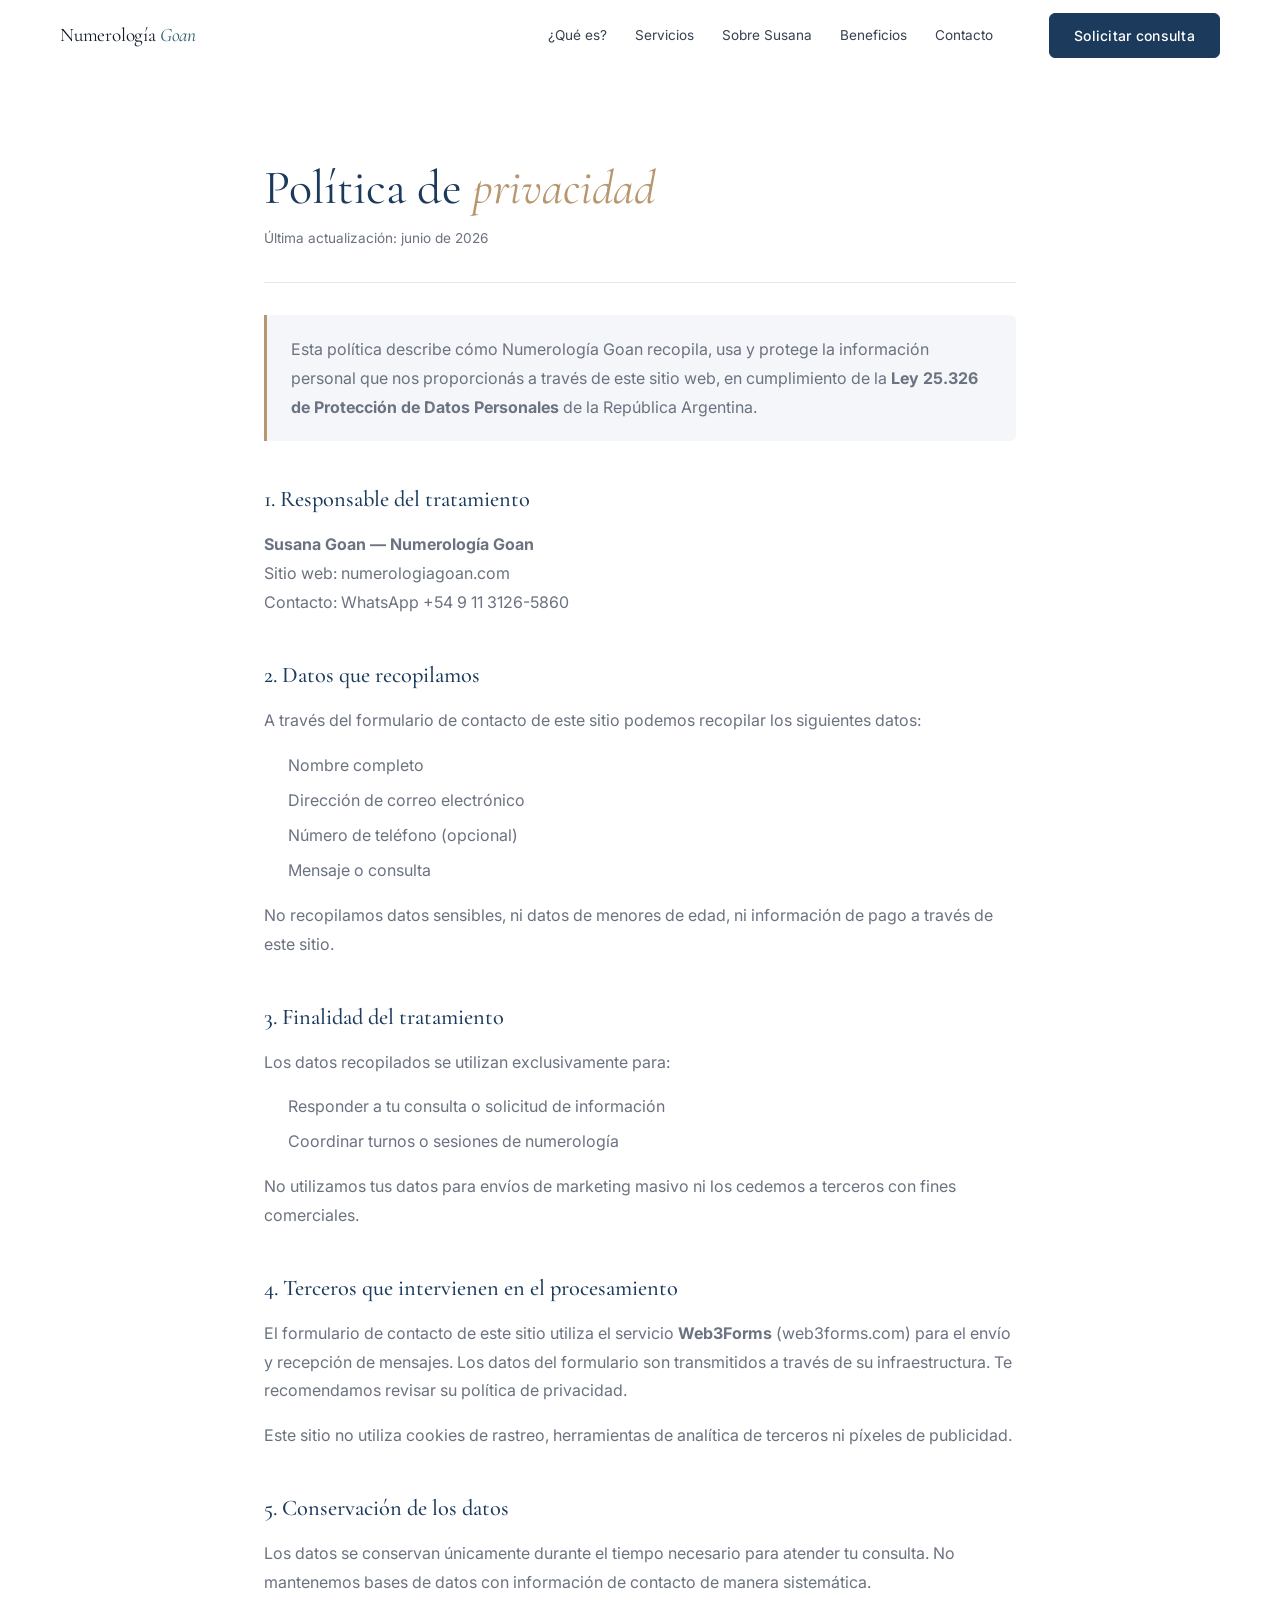
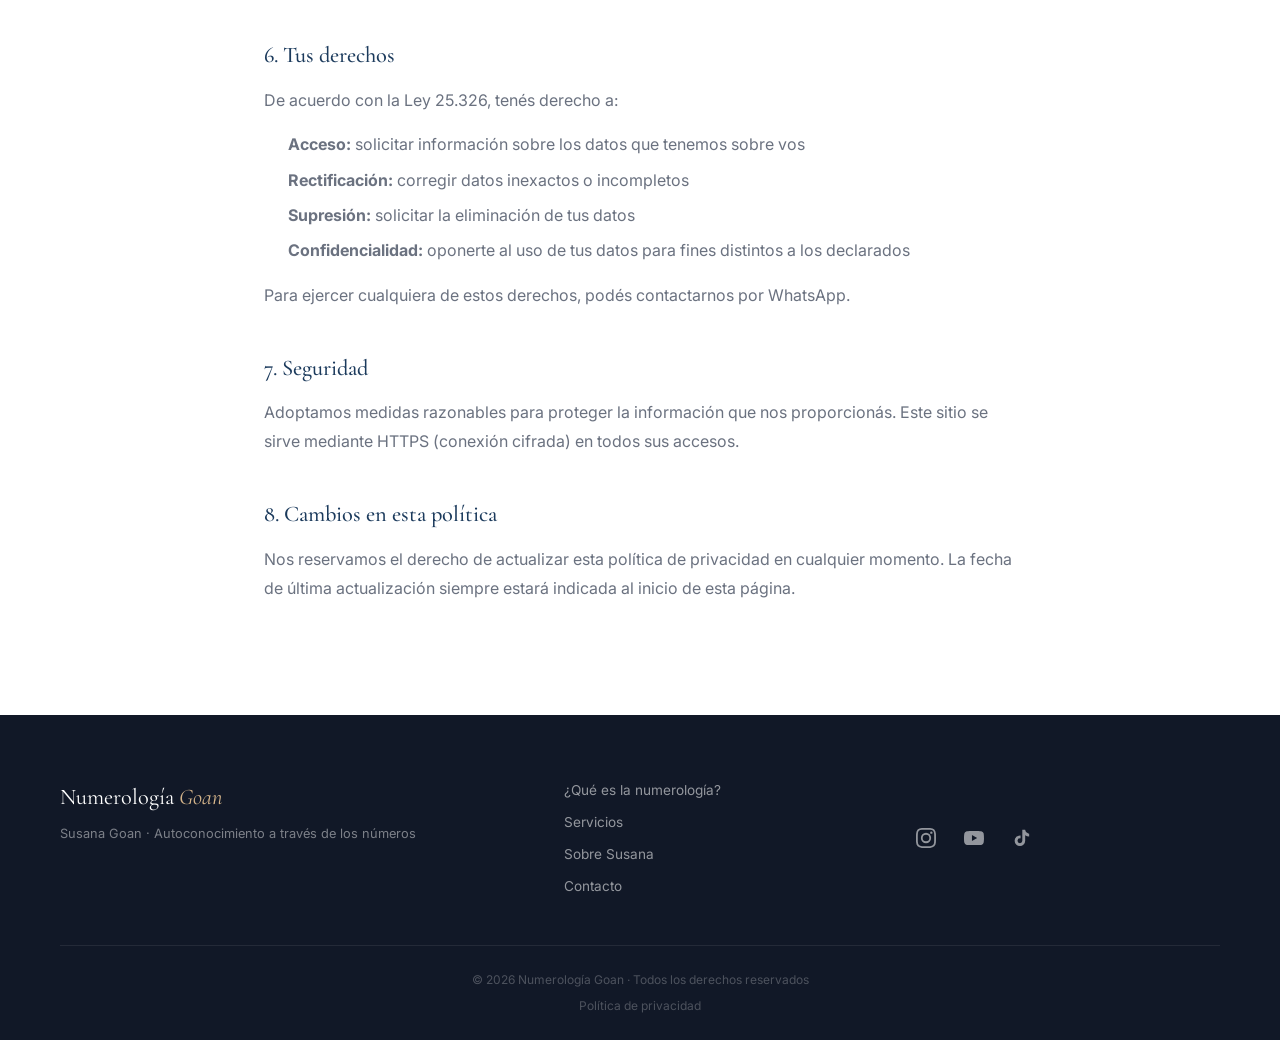
==== politica-privacidad.html @ 47a02723 "Auditoría SEO completa y sección FAQ - Título optimizado a 53 chars para evitar corte en Google - Me" ====
<!DOCTYPE html>
<html lang="es">
<head>
  <meta charset="UTF-8" />
  <meta name="viewport" content="width=device-width, initial-scale=1.0" />
  <title>Política de privacidad — Numerología Goan</title>
  <meta name="description" content="Política de privacidad de Numerología Goan. Información sobre el tratamiento de datos personales conforme a la Ley 25.326." />
  <meta name="robots" content="noindex, follow" />
  <link rel="canonical" href="https://numerologiagoan.com/politica-privacidad.html" />
  <link rel="icon" type="image/x-icon" href="favicon.ico" />
  <link rel="preconnect" href="https://fonts.googleapis.com" />
  <link rel="preconnect" href="https://fonts.gstatic.com" crossorigin />
  <link href="https://fonts.googleapis.com/css2?family=Cormorant+Garamond:ital,wght@0,400;0,500;1,400&family=Inter:wght@400;500;600&display=swap" rel="stylesheet" />
  <link rel="stylesheet" href="styles.css?v=20260608" />
  <style>
    /* Estilos exclusivos de la página legal */
    .page-wrap {
      max-width: 800px;
      margin: 0 auto;
      padding: 10rem 1.5rem 6rem;
    }
    @media (max-width: 1200px) {
      .page-wrap { padding-top: 7rem; }
    }
    @media (max-width: 768px) {
      .page-wrap { padding-top: 5rem; }
    }
    .page-label {
      font-size: 0.78rem;
      font-weight: 600;
      letter-spacing: 0.12em;
      text-transform: uppercase;
      color: var(--blue-petrol);
      margin-bottom: 1rem;
    }
    .page-title {
      font-family: var(--font-serif);
      font-size: clamp(2rem, 5vw, 3rem);
      font-weight: 400;
      line-height: 1.2;
      color: var(--blue-deep);
      margin-bottom: 0.5rem;
    }
    .page-title em { font-style: italic; color: var(--gold); }
    .page-date {
      font-size: 0.85rem;
      color: var(--text-secondary);
      margin-bottom: 3rem;
      padding-bottom: 2rem;
      border-bottom: 1px solid var(--border);
    }
    .legal-h2 {
      font-family: var(--font-serif);
      font-size: 1.4rem;
      font-weight: 500;
      color: var(--blue-deep);
      margin-top: 2.5rem;
      margin-bottom: 0.75rem;
    }
    .page-wrap p {
      color: var(--text-secondary);
      line-height: 1.8;
      margin-bottom: 1rem;
    }
    .page-wrap ul {
      padding-left: 1.5rem;
      color: var(--text-secondary);
      line-height: 1.8;
      margin-bottom: 1rem;
    }
    .page-wrap li { margin-bottom: 0.4rem; }
    .highlight-box {
      background: var(--bg-alt);
      border-left: 3px solid var(--gold);
      border-radius: 0 6px 6px 0;
      padding: 1.25rem 1.5rem;
      margin: 2rem 0;
    }
    .highlight-box p { margin: 0; }
  </style>
</head>
<body>

  <!-- ===== NAVEGACIÓN ===== -->
  <header class="nav is-scrolled" id="nav" role="banner">
    <div class="nav-inner">
      <a href="/" class="nav-brand" aria-label="Numerología Goan — inicio">
        <span class="nav-brand-name">Numerología<em> Goan</em></span>
      </a>
      <nav class="nav-links" role="navigation" aria-label="Navegación principal">
        <a href="/#que-es" class="nav-link">¿Qué es?</a>
        <a href="/#servicios" class="nav-link">Servicios</a>
        <a href="/#susana" class="nav-link">Sobre Susana</a>
        <a href="/#beneficios" class="nav-link">Beneficios</a>
        <a href="/#formulario" class="nav-link">Contacto</a>
      </nav>
      <a href="https://wa.me/5491131265860" class="nav-cta btn btn-primary" target="_blank" rel="noopener noreferrer">Solicitar consulta</a>
      <button class="nav-toggle" aria-label="Abrir menú" aria-expanded="false" aria-controls="nav-mobile">
        <span></span><span></span><span></span>
      </button>
    </div>
    <div class="nav-mobile" id="nav-mobile" aria-hidden="true">
      <a href="/#que-es" class="nav-mobile-link">¿Qué es la numerología?</a>
      <a href="/#servicios" class="nav-mobile-link">Servicios</a>
      <a href="/#susana" class="nav-mobile-link">Sobre Susana Goan</a>
      <a href="/#beneficios" class="nav-mobile-link">Beneficios</a>
      <a href="/#formulario" class="nav-mobile-link">Contacto</a>
      <a href="https://wa.me/5491131265860" class="nav-mobile-cta btn btn-primary" target="_blank" rel="noopener noreferrer">Solicitar consulta</a>
    </div>
  </header>

  <main>
    <div class="page-wrap">
      <h1 class="page-title">Política de <em>privacidad</em></h1>
      <p class="page-date">Última actualización: junio de 2026</p>

      <div class="highlight-box">
        <p>Esta política describe cómo Numerología Goan recopila, usa y protege la información personal que nos proporcionás a través de este sitio web, en cumplimiento de la <strong>Ley 25.326 de Protección de Datos Personales</strong> de la República Argentina.</p>
      </div>

      <h2 class="legal-h2">1. Responsable del tratamiento</h2>
      <p><strong>Susana Goan — Numerología Goan</strong><br>
      Sitio web: <a href="https://numerologiagoan.com">numerologiagoan.com</a><br>
      Contacto: <a href="https://wa.me/5491131265860">WhatsApp +54 9 11 3126-5860</a></p>

      <h2 class="legal-h2">2. Datos que recopilamos</h2>
      <p>A través del formulario de contacto de este sitio podemos recopilar los siguientes datos:</p>
      <ul>
        <li>Nombre completo</li>
        <li>Dirección de correo electrónico</li>
        <li>Número de teléfono (opcional)</li>
        <li>Mensaje o consulta</li>
      </ul>
      <p>No recopilamos datos sensibles, ni datos de menores de edad, ni información de pago a través de este sitio.</p>

      <h2 class="legal-h2">3. Finalidad del tratamiento</h2>
      <p>Los datos recopilados se utilizan exclusivamente para:</p>
      <ul>
        <li>Responder a tu consulta o solicitud de información</li>
        <li>Coordinar turnos o sesiones de numerología</li>
      </ul>
      <p>No utilizamos tus datos para envíos de marketing masivo ni los cedemos a terceros con fines comerciales.</p>

      <h2 class="legal-h2">4. Terceros que intervienen en el procesamiento</h2>
      <p>El formulario de contacto de este sitio utiliza el servicio <strong>Web3Forms</strong> (<a href="https://web3forms.com" target="_blank" rel="noopener noreferrer">web3forms.com</a>) para el envío y recepción de mensajes. Los datos del formulario son transmitidos a través de su infraestructura. Te recomendamos revisar su <a href="https://web3forms.com/privacy" target="_blank" rel="noopener noreferrer">política de privacidad</a>.</p>
      <p>Este sitio no utiliza cookies de rastreo, herramientas de analítica de terceros ni píxeles de publicidad.</p>

      <h2 class="legal-h2">5. Conservación de los datos</h2>
      <p>Los datos se conservan únicamente durante el tiempo necesario para atender tu consulta. No mantenemos bases de datos con información de contacto de manera sistemática.</p>

      <h2 class="legal-h2">6. Tus derechos</h2>
      <p>De acuerdo con la Ley 25.326, tenés derecho a:</p>
      <ul>
        <li><strong>Acceso:</strong> solicitar información sobre los datos que tenemos sobre vos</li>
        <li><strong>Rectificación:</strong> corregir datos inexactos o incompletos</li>
        <li><strong>Supresión:</strong> solicitar la eliminación de tus datos</li>
        <li><strong>Confidencialidad:</strong> oponerte al uso de tus datos para fines distintos a los declarados</li>
      </ul>
      <p>Para ejercer cualquiera de estos derechos, podés contactarnos por <a href="https://wa.me/5491131265860">WhatsApp</a>.</p>

      <h2 class="legal-h2">7. Seguridad</h2>
      <p>Adoptamos medidas razonables para proteger la información que nos proporcionás. Este sitio se sirve mediante HTTPS (conexión cifrada) en todos sus accesos.</p>

      <h2 class="legal-h2">8. Cambios en esta política</h2>
      <p>Nos reservamos el derecho de actualizar esta política de privacidad en cualquier momento. La fecha de última actualización siempre estará indicada al inicio de esta página.</p>
    </div>
  </main>

  <!-- ===== FOOTER ===== -->
  <footer class="footer" role="contentinfo">
    <div class="container footer-inner">
      <div class="footer-brand">
        <p class="footer-name">Numerología<em> Goan</em></p>
        <p class="footer-tagline">Susana Goan · Autoconocimiento a través de los números</p>
      </div>
      <nav class="footer-nav" aria-label="Navegación del pie de página">
        <a href="/#que-es" class="footer-link">¿Qué es la numerología?</a>
        <a href="/#servicios" class="footer-link">Servicios</a>
        <a href="/#susana" class="footer-link">Sobre Susana</a>
        <a href="/#formulario" class="footer-link">Contacto</a>
      </nav>
      <div class="footer-social">
        <a href="https://www.instagram.com/numerologiasusanagoan" class="footer-social-link" target="_blank" rel="noopener noreferrer" aria-label="Instagram de Numerología Susana Goan">
          <svg width="20" height="20" viewBox="0 0 24 24" fill="currentColor" aria-hidden="true"><path d="M12 2.163c3.204 0 3.584.012 4.85.07 3.252.148 4.771 1.691 4.919 4.919.058 1.265.069 1.645.069 4.849 0 3.205-.012 3.584-.069 4.849-.149 3.225-1.664 4.771-4.919 4.919-1.266.058-1.644.07-4.85.07-3.204 0-3.584-.012-4.849-.07-3.26-.149-4.771-1.699-4.919-4.92-.058-1.265-.07-1.644-.07-4.849 0-3.204.013-3.583.07-4.849.149-3.227 1.664-4.771 4.919-4.919 1.266-.057 1.645-.069 4.849-.069zM12 0C8.741 0 8.333.014 7.053.072 2.695.272.273 2.69.073 7.052.014 8.333 0 8.741 0 12c0 3.259.014 3.668.072 4.948.2 4.358 2.618 6.78 6.98 6.98C8.333 23.986 8.741 24 12 24c3.259 0 3.668-.014 4.948-.072 4.354-.2 6.782-2.618 6.979-6.98.059-1.28.073-1.689.073-4.948 0-3.259-.014-3.667-.072-4.947-.196-4.354-2.617-6.78-6.979-6.98C15.668.014 15.259 0 12 0zm0 5.838a6.162 6.162 0 100 12.324 6.162 6.162 0 000-12.324zM12 16a4 4 0 110-8 4 4 0 010 8zm6.406-11.845a1.44 1.44 0 100 2.881 1.44 1.44 0 000-2.881z"/></svg>
        </a>
        <a href="https://www.youtube.com/@numerologiagoan" class="footer-social-link" target="_blank" rel="noopener noreferrer" aria-label="YouTube de Numerología Goan">
          <svg width="20" height="20" viewBox="0 0 24 24" fill="currentColor" aria-hidden="true"><path d="M23.498 6.186a3.016 3.016 0 00-2.122-2.136C19.505 3.545 12 3.545 12 3.545s-7.505 0-9.377.505A3.017 3.017 0 00.502 6.186C0 8.07 0 12 0 12s0 3.93.502 5.814a3.016 3.016 0 002.122 2.136c1.871.505 9.376.505 9.376.505s7.505 0 9.377-.505a3.015 3.015 0 002.122-2.136C24 15.93 24 12 24 12s0-3.93-.502-5.814zM9.545 15.568V8.432L15.818 12l-6.273 3.568z"/></svg>
        </a>
        <a href="https://www.tiktok.com/@numerologiagoan" class="footer-social-link" target="_blank" rel="noopener noreferrer" aria-label="TikTok de Numerología Goan">
          <svg width="20" height="20" viewBox="0 0 24 24" fill="currentColor" aria-hidden="true"><path d="M19.59 6.69a4.83 4.83 0 01-3.77-4.25V2h-3.45v13.67a2.89 2.89 0 01-2.88 2.5 2.89 2.89 0 01-2.89-2.89 2.89 2.89 0 012.89-2.89c.28 0 .54.04.79.1V9.01a6.33 6.33 0 00-.79-.05 6.34 6.34 0 00-6.34 6.34 6.34 6.34 0 006.34 6.34 6.34 6.34 0 006.33-6.34V8.69a8.18 8.18 0 004.78 1.52V6.76a4.85 4.85 0 01-1.01-.07z"/></svg>
        </a>
      </div>
    </div>
    <div class="footer-bottom">
      <div class="container">
        <p class="footer-copy">© 2026 Numerología Goan · Todos los derechos reservados</p>
        <a href="/politica-privacidad.html" class="footer-legal-link">Política de privacidad</a>
      </div>
    </div>
  </footer>

  <script defer src="main.js?v=20260608"></script>
</body>
</html>
---- styles.css ----
/* ============================================================
   Numerología Goan — styles.css
   Archetype: Professional Light (consulting / coaching)
   Palette: White · Light gray · Deep blue · Petrol · Gold
   ============================================================ */

/* ── Custom Properties ─────────────────────────────────────── */
:root {
  --bg:           #ffffff;
  --bg-alt:       #f4f6f9;
  --bg-dark:      #1B3A5C;
  --blue-deep:    #1B3A5C;
  --blue-petrol:  #2C5F6C;
  --blue-mid:     #2a4f72;
  --gray-900:     #111827;
  --gray-700:     #374151;
  --gray-500:     #6B7280;
  --gray-400:     #9CA3AF;
  --gray-300:     #D1D5DB;
  --gold:         #B8966E;
  --gold-light:   #d4b48a;
  --gold-pale:    #f0e4d0;
  --white:        #ffffff;
  --line:         rgba(17, 24, 39, 0.1);
  --line-light:   rgba(255, 255, 255, 0.15);

  --radius-sm:    6px;
  --radius:       12px;
  --radius-lg:    20px;

  --shadow-sm:    0 1px 3px rgba(0,0,0,0.08), 0 1px 2px rgba(0,0,0,0.04);
  --shadow:       0 4px 16px rgba(0,0,0,0.08), 0 2px 6px rgba(0,0,0,0.04);
  --shadow-lg:    0 12px 40px rgba(0,0,0,0.1), 0 4px 16px rgba(0,0,0,0.06);
  --shadow-blue:  0 8px 32px rgba(27, 58, 92, 0.2);

  --nav-h:        72px;
  --container:    1160px;
  --section-py:   96px;

  --ease-out:     cubic-bezier(0.16, 1, 0.3, 1);
  --ease-in-out:  cubic-bezier(0.45, 0, 0.55, 1);

  --font-serif:        "Cormorant Garamond", Georgia, serif;
  --font-body:         "Inter", -apple-system, BlinkMacSystemFont, system-ui, sans-serif;
  --border:            rgba(17, 24, 39, 0.1);
  --text-secondary:    #6B7280;
}

/* ── Reset & Base ───────────────────────────────────────────── */
*, *::before, *::after { box-sizing: border-box; margin: 0; padding: 0; }

html {
  overflow-x: clip;
  -webkit-text-size-adjust: 100%;
  font-size: 16px;
}
@media (prefers-reduced-motion: no-preference) {
  html { scroll-behavior: smooth; }
}

body {
  font-family: "Inter", -apple-system, BlinkMacSystemFont, "Segoe UI", system-ui, sans-serif;
  font-weight: 400;
  line-height: 1.65;
  color: var(--gray-700);
  background: var(--bg);
  overflow-x: clip;
  -webkit-font-smoothing: antialiased;
  -moz-osx-font-smoothing: grayscale;
  text-rendering: optimizeLegibility;
}

img, svg { display: block; max-width: 100%; height: auto; }
a { color: inherit; text-decoration: none; }
button { cursor: pointer; border: none; background: none; font: inherit; }
ul { list-style: none; }

/* ── Typography helpers ─────────────────────────────────────── */
.section-label {
  font-size: 0.7rem;
  font-weight: 600;
  letter-spacing: 0.15em;
  text-transform: uppercase;
  color: var(--gold);
  margin-bottom: 1rem;
}
.section-label.light { color: var(--gold-light); }

.section-title {
  font-family: "Cormorant Garamond", Georgia, serif;
  font-size: clamp(2rem, 4.5vw, 3.2rem);
  font-weight: 400;
  line-height: 1.15;
  color: var(--gray-900);
  text-wrap: balance;
}
.section-title em {
  font-style: italic;
  color: var(--blue-petrol);
}
.section-title.centered { text-align: center; margin-inline: auto; }

.section-sub {
  font-size: 1.05rem;
  color: var(--gray-500);
  max-width: 56ch;
  line-height: 1.7;
}
.section-sub.centered { text-align: center; margin-inline: auto; }


/* ── Container ──────────────────────────────────────────────── */
.container {
  width: min(var(--container), 100% - 3rem);
  margin-inline: auto;
}

/* ── Buttons ────────────────────────────────────────────────── */
.btn {
  display: inline-flex;
  align-items: center;
  gap: 0.5rem;
  padding: 0.65rem 1.5rem;
  font-size: 0.875rem;
  font-weight: 500;
  letter-spacing: 0.02em;
  border-radius: var(--radius-sm);
  border: 1.5px solid transparent;
  transition: all 0.25s var(--ease-out);
  white-space: nowrap;
}
.btn-lg {
  padding: 0.85rem 2rem;
  font-size: 0.95rem;
}
.btn-primary {
  background: var(--blue-deep);
  color: var(--white);
  border-color: var(--blue-deep);
}
@media (hover: hover) {
  .btn-primary:hover {
    background: var(--blue-mid);
    border-color: var(--blue-mid);
    transform: translateY(-1px);
    box-shadow: var(--shadow-blue);
  }
}
.btn-ghost {
  background: transparent;
  color: var(--blue-deep);
  border-color: var(--line);
}
@media (hover: hover) {
  .btn-ghost:hover {
    border-color: var(--blue-deep);
    background: rgba(27, 58, 92, 0.04);
  }
}
.btn-outline {
  background: transparent;
  color: var(--blue-deep);
  border-color: var(--blue-deep);
}
@media (hover: hover) {
  .btn-outline:hover {
    background: var(--blue-deep);
    color: var(--white);
  }
}
.btn-white {
  background: var(--white);
  color: var(--blue-deep);
  border-color: var(--white);
}
@media (hover: hover) {
  .btn-white:hover {
    background: var(--gold-pale);
    transform: translateY(-1px);
    box-shadow: 0 8px 24px rgba(0,0,0,0.15);
  }
}

/* ── Section alternates ─────────────────────────────────────── */
.section-alt { background: var(--bg-alt); }

.section-header {
  display: flex;
  flex-direction: column;
  align-items: center;
  gap: 1.25rem;
  text-align: center;
  margin-bottom: 4rem;
}

/* ── Reveal animations ──────────────────────────────────────── */
.reveal {
  opacity: 0;
  transform: translateY(28px);
  transition: opacity 0.7s var(--ease-out), transform 0.7s var(--ease-out);
}
.reveal.is-visible {
  opacity: 1;
  transform: translateY(0);
}
/* Safety net — override for split-text combos */
.reveal[data-split] {
  opacity: 1;
  transform: none;
}

/* ── NAVIGATION ─────────────────────────────────────────────── */
.nav {
  position: fixed;
  top: 0;
  left: 0;
  right: 0;
  z-index: 100;
  height: var(--nav-h);
  transition: background 0.35s var(--ease-out),
              box-shadow 0.35s var(--ease-out),
              border-color 0.35s var(--ease-out);
  border-bottom: 1px solid transparent;
}
.nav.is-scrolled {
  background: rgba(255, 255, 255, 0.96);
  backdrop-filter: blur(20px);
  -webkit-backdrop-filter: blur(20px);
  border-bottom-color: var(--line);
  box-shadow: var(--shadow-sm);
}
.nav-inner {
  display: flex;
  align-items: center;
  gap: 2rem;
  height: 100%;
  width: min(var(--container), 100% - 3rem);
  margin-inline: auto;
}

.nav-brand {
  flex-shrink: 0;
}
.nav-brand-name {
  font-family: "Cormorant Garamond", Georgia, serif;
  font-size: 1.2rem;
  font-weight: 400;
  color: var(--gray-900);
  letter-spacing: -0.01em;
}
.nav-brand-name em {
  font-style: italic;
  color: var(--blue-petrol);
}

.nav-links {
  display: flex;
  align-items: center;
  gap: 0.25rem;
  margin-left: auto;
}
.nav-link {
  font-size: 0.85rem;
  font-weight: 400;
  color: var(--gray-700);
  padding: 0.4rem 0.75rem;
  border-radius: var(--radius-sm);
  transition: color 0.2s, background 0.2s;
}
@media (hover: hover) {
  .nav-link:hover {
    color: var(--blue-deep);
    background: rgba(27, 58, 92, 0.06);
  }
}
.nav-cta { margin-left: 0.75rem; }

.nav-link.is-active {
  color: var(--blue-deep);
  font-weight: 500;
  position: relative;
}
.nav-link.is-active::after {
  content: "";
  position: absolute;
  bottom: -2px;
  left: 0.75rem;
  right: 0.75rem;
  height: 1.5px;
  background: var(--gold);
  border-radius: 1px;
}

.nav-toggle {
  display: none;
  flex-direction: column;
  gap: 5px;
  padding: 0.5rem;
  margin-left: auto;
}
.nav-toggle span {
  display: block;
  width: 22px;
  height: 1.5px;
  background: var(--gray-700);
  transition: transform 0.3s var(--ease-out), opacity 0.3s;
}
.nav-toggle.is-open span:nth-child(1) { transform: translateY(6.5px) rotate(45deg); }
.nav-toggle.is-open span:nth-child(2) { opacity: 0; transform: scaleX(0); }
.nav-toggle.is-open span:nth-child(3) { transform: translateY(-6.5px) rotate(-45deg); }

.nav-mobile {
  display: none;
  flex-direction: column;
  gap: 0;
  background: var(--white);
  border-top: 1px solid var(--line);
  padding: 0 1.5rem;
  box-shadow: var(--shadow-lg);
  max-height: 0;
  overflow: hidden;
  transition: max-height 0.4s var(--ease-out), padding-block 0.4s var(--ease-out);
}
.nav-mobile.is-open {
  max-height: 400px;
  padding-block: 1rem 1.5rem;
}
.nav-mobile-link {
  font-size: 1rem;
  color: var(--gray-700);
  padding: 0.75rem 0;
  border-bottom: 1px solid var(--line);
  display: block;
}
.nav-mobile-cta {
  margin-top: 1rem;
  display: inline-flex;
  align-self: flex-start;
}

/* ── HERO ───────────────────────────────────────────────────── */
.hero {
  position: relative;
  min-height: 100vh;
  min-height: 100svh;
  display: flex;
  align-items: center;
  padding-top: var(--nav-h);
  overflow: hidden;
  background: var(--bg);
}

.hero-bg {
  position: absolute;
  inset: 0;
  pointer-events: none;
  z-index: 0;
}

.hero-grid {
  position: absolute;
  inset: 0;
  background-image:
    linear-gradient(var(--line) 1px, transparent 1px),
    linear-gradient(90deg, var(--line) 1px, transparent 1px);
  background-size: 60px 60px;
  opacity: 0.35;
  mask-image: radial-gradient(ellipse 80% 80% at 50% 40%, black 30%, transparent 80%);
  -webkit-mask-image: radial-gradient(ellipse 80% 80% at 50% 40%, black 30%, transparent 80%);
}

.hero-numbers .hn {
  position: absolute;
  left: var(--x);
  top: var(--y);
  font-family: "Cormorant Garamond", Georgia, serif;
  font-size: var(--s);
  font-weight: 300;
  opacity: var(--o);
  color: var(--blue-deep);
  line-height: 1;
  pointer-events: none;
  user-select: none;
}

.hero-glow {
  position: absolute;
  border-radius: 50%;
  filter: blur(80px);
  pointer-events: none;
}
.hero-glow-1 {
  width: 500px;
  height: 500px;
  background: radial-gradient(circle, rgba(44, 95, 108, 0.12) 0%, transparent 70%);
  top: -10%;
  right: 5%;
  animation: glowDrift1 18s ease-in-out infinite;
}
.hero-glow-2 {
  width: 400px;
  height: 400px;
  background: radial-gradient(circle, rgba(184, 150, 110, 0.08) 0%, transparent 70%);
  bottom: 10%;
  left: 10%;
  animation: glowDrift2 22s ease-in-out infinite;
}
@keyframes glowDrift1 {
  0%, 100% { transform: translate(0, 0); }
  50%       { transform: translate(-30px, 20px); }
}
@keyframes glowDrift2 {
  0%, 100% { transform: translate(0, 0); }
  50%       { transform: translate(20px, -25px); }
}

.hero-content {
  position: relative;
  z-index: 1;
  display: grid;
  grid-template-columns: 1fr 1fr;
  gap: 4rem;
  align-items: center;
  padding-block: 5rem;
}

.hero-text { max-width: 580px; }

.hero-eyebrow {
  font-size: 0.7rem;
  font-weight: 600;
  letter-spacing: 0.16em;
  text-transform: uppercase;
  color: var(--gold);
  margin-bottom: 1.25rem;
  opacity: 0;
  animation: fadeUp 0.8s 0.3s var(--ease-out) forwards;
}

.hero-title {
  font-family: "Cormorant Garamond", Georgia, serif;
  font-size: clamp(2.4rem, 5.5vw, 4.2rem);
  font-weight: 400;
  line-height: 1.1;
  color: var(--gray-900);
  margin-bottom: 1.5rem;
  text-wrap: balance;
  opacity: 0;
  animation: fadeUp 0.9s 0.5s var(--ease-out) forwards;
}
.hero-title em {
  font-style: italic;
  color: var(--blue-petrol);
}

.hero-sub {
  font-size: 1.1rem;
  line-height: 1.7;
  color: var(--gray-500);
  max-width: 46ch;
  margin-bottom: 2.25rem;
  opacity: 0;
  animation: fadeUp 0.9s 0.7s var(--ease-out) forwards;
}

.hero-actions {
  display: flex;
  flex-wrap: wrap;
  gap: 0.875rem;
  opacity: 0;
  animation: fadeUp 0.9s 0.9s var(--ease-out) forwards;
}

.hero-visual {
  display: flex;
  justify-content: center;
  align-items: center;
  opacity: 0;
  animation: fadeIn 1.2s 0.6s var(--ease-out) forwards;
}

.hero-diagram {
  width: min(340px, 100%);
  color: var(--blue-deep);
  position: relative;
}
.hero-diagram::before {
  content: "";
  position: absolute;
  inset: -20px;
  background: radial-gradient(circle at center, rgba(44, 95, 108, 0.06) 0%, transparent 70%);
  border-radius: 50%;
}
.hero-diagram svg {
  width: 100%;
  height: auto;
  animation: rotateSlow 60s linear infinite;
  transform-origin: center;
}
@keyframes rotateSlow {
  from { transform: rotate(0deg); }
  to   { transform: rotate(360deg); }
}

.hero-scroll-hint {
  position: absolute;
  bottom: 2rem;
  left: 50%;
  transform: translateX(-50%);
  z-index: 1;
}
.scroll-line {
  display: block;
  width: 1px;
  height: 48px;
  background: linear-gradient(to bottom, transparent, var(--gray-300));
  margin-inline: auto;
  animation: scrollDrop 2s 2s ease-in-out infinite;
  transform-origin: top;
}
@keyframes scrollDrop {
  0%, 100% { transform: scaleY(0); opacity: 0; transform-origin: top; }
  40%       { transform: scaleY(1); opacity: 1; }
  80%       { transform: scaleY(1); opacity: 0; transform-origin: bottom; }
}

@keyframes fadeUp {
  from { opacity: 0; transform: translateY(20px); }
  to   { opacity: 1; transform: translateY(0); }
}
@keyframes fadeIn {
  from { opacity: 0; }
  to   { opacity: 1; }
}

/* ── QUÉ ES ─────────────────────────────────────────────────── */
.section-que-es {
  padding-block: var(--section-py);
}
.que-es-grid {
  display: grid;
  grid-template-columns: 1fr 1.4fr;
  gap: 5rem;
  align-items: start;
}
.que-es-left { padding-top: 0.5rem; }
.que-es-left .section-title { max-width: 14ch; }
.que-es-body {
  font-size: 1rem;
  line-height: 1.8;
  color: var(--gray-500);
  margin-bottom: 1.25rem;
}
.que-es-body:last-of-type { margin-bottom: 2.5rem; }

.que-es-stats {
  display: flex;
  gap: 2.5rem;
  padding-top: 2rem;
  border-top: 1px solid var(--line);
}
.stat-item { display: flex; flex-direction: column; gap: 0.2rem; }
.stat-number {
  font-family: "Cormorant Garamond", Georgia, serif;
  font-size: 2.8rem;
  font-weight: 300;
  color: var(--blue-deep);
  line-height: 1;
}
.stat-number::after { content: "+"; font-size: 1.8rem; color: var(--gold); }
.stat-label {
  font-size: 0.75rem;
  color: var(--gray-500);
  font-weight: 500;
  letter-spacing: 0.04em;
}

/* ── SERVICIOS ──────────────────────────────────────────────── */
.section-servicios { padding-block: var(--section-py); }

.servicios-grid {
  display: grid;
  grid-template-columns: repeat(2, 1fr);
  gap: 1.5rem;
  align-items: stretch;
  max-width: 820px;
  margin-inline: auto;
}

.servicio-card {
  position: relative;
  background: var(--white);
  border: 1px solid var(--line);
  border-radius: var(--radius-lg);
  padding: 2.5rem 2rem;
  display: flex;
  flex-direction: column;
  gap: 1.25rem;
  transition: box-shadow 0.3s var(--ease-out), transform 0.3s var(--ease-out), border-color 0.3s;
}
@media (hover: hover) {
  .servicio-card:hover {
    box-shadow: var(--shadow-lg);
    transform: translateY(-4px);
    border-color: rgba(27, 58, 92, 0.2);
  }
}
.servicio-card-featured {
  border-color: var(--blue-petrol);
  box-shadow: var(--shadow-blue);
}
@media (hover: hover) {
  .servicio-card-featured:hover {
    border-color: var(--blue-petrol);
    box-shadow: var(--shadow-blue);
  }
}
.servicio-badge {
  position: absolute;
  top: -12px;
  left: 50%;
  transform: translateX(-50%);
  background: var(--blue-petrol);
  color: var(--white);
  font-size: 0.7rem;
  font-weight: 600;
  letter-spacing: 0.08em;
  text-transform: uppercase;
  padding: 0.3rem 1rem;
  border-radius: 100px;
  white-space: nowrap;
}
.servicio-icon {
  width: 56px;
  height: 56px;
  color: var(--blue-petrol);
  flex-shrink: 0;
  background: rgba(44, 95, 108, 0.08);
  border-radius: var(--radius);
  padding: 6px;
  box-sizing: border-box;
}
.servicio-icon svg *  { stroke-width: 1.5; opacity: 1; }
.servicio-title {
  font-family: "Cormorant Garamond", Georgia, serif;
  font-size: 1.55rem;
  font-weight: 500;
  color: var(--gray-900);
  line-height: 1.2;
}
.servicio-desc {
  font-size: 0.9rem;
  line-height: 1.7;
  color: var(--gray-500);
}
.servicio-items {
  display: flex;
  flex-direction: column;
  gap: 0.5rem;
  flex: 1;
}
.servicio-items li {
  font-size: 0.85rem;
  color: var(--gray-700);
  padding-left: 1.1rem;
  position: relative;
}
.servicio-items li::before {
  content: "";
  position: absolute;
  left: 0;
  top: 0.6em;
  width: 4px;
  height: 4px;
  border-radius: 50%;
  background: var(--gold);
}
.servicio-nota {
  font-size: 0.68rem;
  color: var(--gray-400);
  line-height: 1.4;
  margin-top: -0.25rem;
}
.servicio-nota sup { font-size: 0.58rem; }

.servicio-cta { align-self: flex-start; margin-top: auto; }

/* ── SUSANA ─────────────────────────────────────────────────── */
.section-susana { padding-block: var(--section-py); }

.susana-grid {
  display: grid;
  grid-template-columns: 1fr 1.4fr;
  gap: 5rem;
  align-items: center;
}

.susana-photo { position: relative; }
.photo-frame {
  position: relative;
  border-radius: var(--radius-lg);
  overflow: hidden;
  aspect-ratio: 3/4;
  background: var(--bg-alt);
}
.photo-frame img {
  width: 100%;
  height: 100%;
  object-fit: cover;
  object-position: top center;
}
.photo-accent {
  position: absolute;
  bottom: -12px;
  right: -12px;
  width: 80%;
  height: 80%;
  border: 1.5px solid var(--gold);
  border-radius: var(--radius-lg);
  z-index: -1;
  opacity: 0.4;
}

.susana-bio { margin-top: 1.75rem; }

.susana-bio p {
  font-size: 1rem;
  line-height: 1.8;
  color: var(--gray-500);
  margin-bottom: 1.25rem;
}
.susana-bio p:last-child { margin-bottom: 2rem; }

.susana-credentials {
  display: flex;
  flex-direction: column;
  gap: 0.75rem;
  margin-bottom: 2rem;
  padding-top: 1.5rem;
  border-top: 1px solid var(--line);
}
.credential {
  display: flex;
  align-items: flex-start;
  gap: 0.75rem;
  font-size: 0.9rem;
  color: var(--gray-700);
}
.credential-icon {
  color: var(--gold);
  flex-shrink: 0;
  margin-top: 0.2em;
  display: inline-flex;
}

/* ── BENEFICIOS ─────────────────────────────────────────────── */
.section-beneficios { padding-block: var(--section-py); }

.beneficios-grid {
  display: grid;
  grid-template-columns: repeat(5, 1fr);
  gap: 1.5rem;
}

.beneficio-item {
  display: flex;
  flex-direction: column;
  gap: 1rem;
  padding: 1.75rem 1.5rem;
  background: var(--white);
  border: 1px solid var(--line);
  border-radius: var(--radius);
  transition: box-shadow 0.3s var(--ease-out), transform 0.3s var(--ease-out);
}
@media (hover: hover) {
  .beneficio-item:hover {
    box-shadow: var(--shadow);
    transform: translateY(-3px);
  }
}
.beneficio-icon {
  width: 48px;
  height: 48px;
  color: var(--blue-petrol);
  flex-shrink: 0;
  background: rgba(44, 95, 108, 0.08);
  border-radius: var(--radius-sm);
  padding: 6px;
  box-sizing: border-box;
}
.beneficio-icon svg * { stroke-width: 1.5; opacity: 1; }
.beneficio-title {
  font-family: "Cormorant Garamond", Georgia, serif;
  font-size: 1.3rem;
  font-weight: 500;
  color: var(--gray-900);
  line-height: 1.3;
}
.beneficio-desc {
  font-size: 0.85rem;
  line-height: 1.7;
  color: var(--gray-500);
}

/* ── TESTIMONIOS ────────────────────────────────────────────── */
.section-testimonios { padding-block: var(--section-py); }

/* Slider wrapper — positions arrows relative to the slider */
.testimonios-slider-wrap {
  position: relative;
  padding-inline: 3.5rem;
}

/* Sliding window */
.testimonios-slider {
  overflow: hidden;
  border-radius: var(--radius-lg);
}

/* Track — flex row of all cards */
.testimonios-track {
  display: flex;
  transition: transform 0.5s var(--ease-out);
  will-change: transform;
}

/* Slide = flex item; handles sizing + lateral gap */
.slide {
  flex: 0 0 calc(100% / 3);
  min-width: 0;
  box-sizing: border-box;
  padding-inline: 0.625rem;
}

/* Card = visual box inside the slide */
.testimonio-card {
  height: 100%;
  position: relative;
  background: var(--white);
  border: 1px solid var(--line);
  border-radius: var(--radius-lg);
  padding: 2.5rem 2rem;
  display: flex;
  flex-direction: column;
  gap: 1.5rem;
  transition: box-shadow 0.3s var(--ease-out);
}
@media (hover: hover) {
  .testimonio-card:hover {
    box-shadow: var(--shadow);
  }
}
.testimonio-quote {
  font-family: "Cormorant Garamond", Georgia, serif;
  font-size: 4rem;
  font-weight: 300;
  color: var(--gold-pale);
  line-height: 0.8;
  position: absolute;
  top: 1.5rem;
  left: 1.75rem;
  pointer-events: none;
  user-select: none;
}
.testimonio-text {
  font-size: 0.95rem;
  line-height: 1.75;
  color: var(--gray-500);
  position: relative;
  z-index: 1;
  padding-top: 1.5rem;
}
.testimonio-author {
  display: flex;
  align-items: center;
  gap: 0.875rem;
  margin-top: auto;
  padding-top: 1.25rem;
  border-top: 1px solid var(--line);
}
.testimonio-avatar {
  width: 40px;
  height: 40px;
  border-radius: 50%;
  background: var(--blue-deep);
  color: var(--white);
  display: flex;
  align-items: center;
  justify-content: center;
  font-family: "Cormorant Garamond", Georgia, serif;
  font-size: 1rem;
  font-weight: 500;
  flex-shrink: 0;
}
.testimonio-name {
  display: block;
  font-size: 0.9rem;
  font-weight: 500;
  color: var(--gray-900);
  font-style: normal;
}
.testimonio-role {
  display: block;
  font-size: 0.75rem;
  color: var(--gray-500);
  margin-top: 0.1rem;
}

/* ── SLIDER ARROWS & DOTS ───────────────────────────────────── */
.slider-btn {
  position: absolute;
  top: 50%;
  transform: translateY(-50%);
  width: 44px;
  height: 44px;
  border-radius: 50%;
  background: var(--white);
  border: 1px solid var(--line);
  color: var(--gray-700);
  display: flex;
  align-items: center;
  justify-content: center;
  box-shadow: var(--shadow-sm);
  transition: background 0.2s, border-color 0.2s, color 0.2s, box-shadow 0.2s, transform 0.2s;
  z-index: 2;
  flex-shrink: 0;
}
.slider-btn-prev { left: 0; }
.slider-btn-next { right: 0; }
@media (hover: hover) {
  .slider-btn:hover {
    background: var(--blue-deep);
    border-color: var(--blue-deep);
    color: var(--white);
    box-shadow: var(--shadow-blue);
    transform: translateY(-50%) scale(1.06);
  }
}
.slider-btn:disabled {
  opacity: 0.3;
  pointer-events: none;
}

.slider-dots {
  display: flex;
  justify-content: center;
  gap: 0.5rem;
  margin-top: 2rem;
}
.slider-dot {
  width: 8px;
  height: 8px;
  border-radius: 50%;
  background: var(--gray-300);
  border: none;
  padding: 0;
  transition: background 0.25s, transform 0.25s, width 0.25s;
  cursor: pointer;
}
.slider-dot.is-active {
  background: var(--blue-deep);
  width: 24px;
  border-radius: 4px;
}
@media (hover: hover) {
  .slider-dot:hover { background: var(--blue-petrol); }
}

/* Responsive: 2 slides on tablet, 1 on mobile */
@media (max-width: 900px) {
  .testimonios-slider-wrap { padding-inline: 3rem; }
  .slide { flex: 0 0 50%; }
}
@media (max-width: 600px) {
  .testimonios-slider-wrap { padding-inline: 2.5rem; }
  .slide { flex: 0 0 100%; }
  .slider-btn { width: 36px; height: 36px; }
}

/* ── FORMULARIO DE CONTACTO ─────────────────────────────────── */
.section-form { padding-block: var(--section-py); }

.form-layout {
  display: grid;
  grid-template-columns: 1fr 1.6fr;
  gap: 5rem;
  align-items: start;
}

.form-info { padding-top: 0.5rem; }

.form-intro {
  font-size: 1rem;
  line-height: 1.8;
  color: var(--gray-500);
  margin-top: 1.5rem;
  margin-bottom: 2rem;
  max-width: 38ch;
}

/* Form card */
.form-wrap {
  background: var(--white);
  border: none;
  border-radius: var(--radius-lg);
  padding: 2.5rem;
  box-shadow: 0 8px 48px rgba(0, 0, 0, 0.25);
}

.contact-form {
  display: flex;
  flex-direction: column;
  gap: 1.25rem;
}

/* Fila de dos campos */
.form-row {
  display: grid;
  grid-template-columns: 1fr 1fr;
  gap: 1rem;
}

.form-group {
  display: flex;
  flex-direction: column;
  gap: 0.4rem;
}

.form-label {
  font-size: 0.82rem;
  font-weight: 500;
  color: var(--gray-700);
  letter-spacing: 0.01em;
}

.form-required { color: var(--gold); }

.form-label-opt {
  font-weight: 400;
  color: var(--gray-400);
  font-size: 0.75rem;
}

.form-input {
  width: 100%;
  padding: 0.7rem 1rem;
  font-size: 0.9rem;
  font-family: inherit;
  color: var(--gray-900);
  background: var(--white);
  border: 1px solid var(--gray-300);
  border-radius: var(--radius-sm);
  transition: border-color 0.2s, box-shadow 0.2s;
  outline: none;
  -webkit-appearance: none;
  appearance: none;
}

.form-input::placeholder { color: var(--gray-400); }

.form-input:focus {
  border-color: var(--blue-petrol);
  box-shadow: 0 0 0 3px rgba(44, 95, 108, 0.12);
}

.form-textarea {
  resize: vertical;
  min-height: 110px;
  line-height: 1.6;
}

/* Botón submit */
.form-submit {
  width: 100%;
  justify-content: center;
  padding: 0.85rem;
  gap: 0.6rem;
  margin-top: 0.25rem;
}

.form-submit-spinner {
  display: none;
  width: 16px;
  height: 16px;
  animation: spinForm 0.7s linear infinite;
  flex-shrink: 0;
}

.form-submit.is-loading .form-submit-spinner { display: block; }
.form-submit.is-loading .form-submit-label  { opacity: 0.7; }

@keyframes spinForm {
  to { transform: rotate(360deg); }
}

/* Feedback states */
.form-feedback {
  display: none;
  flex-direction: column;
  align-items: center;
  gap: 0.6rem;
  padding: 2.25rem 2rem;
  border-radius: var(--radius);
  text-align: center;
}

.form-feedback:not([hidden]) { display: flex; }

.form-success {
  background: rgba(44, 95, 108, 0.06);
  border: 1px solid rgba(44, 95, 108, 0.2);
}

.form-error {
  background: rgba(200, 60, 60, 0.05);
  border: 1px solid rgba(200, 60, 60, 0.2);
}

.form-feedback-icon {
  margin-bottom: 0.25rem;
}

.form-success .form-feedback-icon { color: var(--blue-petrol); }
.form-error  .form-feedback-icon  { color: #c83c3c; }

.form-feedback-title {
  font-family: "Cormorant Garamond", Georgia, serif;
  font-size: 1.4rem;
  font-weight: 500;
  color: var(--gray-900);
}

.form-feedback-sub {
  font-size: 0.88rem;
  color: var(--gray-500);
  line-height: 1.65;
  max-width: 38ch;
}

.form-error .form-feedback-sub a {
  color: var(--blue-petrol);
  text-decoration: underline;
}

@media (max-width: 900px) {
  .form-layout { grid-template-columns: 1fr; gap: 2.5rem; }
  .form-intro   { max-width: none; }
}

@media (max-width: 600px) {
  .form-wrap { padding: 1.75rem 1.25rem; }
  .form-row  { grid-template-columns: 1fr; }
}

/* ── CTA PRINCIPAL ──────────────────────────────────────────── */
.section-cta {
  position: relative;
  background: var(--bg-dark);
  padding-block: 7rem;
  overflow: hidden;
}
.cta-bg {
  position: absolute;
  inset: 0;
  pointer-events: none;
}
.cta-glow-1 {
  position: absolute;
  width: 600px;
  height: 600px;
  border-radius: 50%;
  background: radial-gradient(circle, rgba(44, 95, 108, 0.5) 0%, transparent 70%);
  top: -200px;
  right: -100px;
  filter: blur(60px);
}
.cta-glow-2 {
  position: absolute;
  width: 400px;
  height: 400px;
  border-radius: 50%;
  background: radial-gradient(circle, rgba(184, 150, 110, 0.2) 0%, transparent 70%);
  bottom: -100px;
  left: -50px;
  filter: blur(60px);
}
.cta-grid-overlay {
  position: absolute;
  inset: 0;
  background-image:
    linear-gradient(rgba(255,255,255,0.04) 1px, transparent 1px),
    linear-gradient(90deg, rgba(255,255,255,0.04) 1px, transparent 1px);
  background-size: 60px 60px;
}
.cta-content {
  position: relative;
  z-index: 1;
  text-align: center;
  display: flex;
  flex-direction: column;
  align-items: center;
  gap: 1.5rem;
}
.cta-title {
  font-family: "Cormorant Garamond", Georgia, serif;
  font-size: clamp(2rem, 4.5vw, 3.4rem);
  font-weight: 400;
  line-height: 1.2;
  color: var(--white);
  text-wrap: balance;
  max-width: 20ch;
}
.cta-title em {
  font-style: italic;
  color: var(--gold-light);
}
.cta-sub {
  font-size: 1.05rem;
  line-height: 1.7;
  color: rgba(255, 255, 255, 0.65);
  max-width: 50ch;
}
.cta-actions {
  display: flex;
  flex-wrap: wrap;
  gap: 1rem;
  justify-content: center;
  margin-top: 0.5rem;
}

/* ── FOOTER ─────────────────────────────────────────────────── */
.footer {
  background: var(--gray-900);
  padding-top: 4rem;
}
.footer-inner {
  display: grid;
  grid-template-columns: 1.5fr 1fr 1fr;
  gap: 3rem;
  padding-bottom: 3rem;
  border-bottom: 1px solid rgba(255,255,255,0.08);
}
.footer-brand { display: flex; flex-direction: column; gap: 0.5rem; }
.footer-name {
  font-family: "Cormorant Garamond", Georgia, serif;
  font-size: 1.4rem;
  font-weight: 400;
  color: var(--white);
}
.footer-name em {
  font-style: italic;
  color: var(--gold-light);
}
.footer-tagline {
  font-size: 0.8rem;
  color: rgba(255,255,255,0.45);
  line-height: 1.5;
}
.footer-nav { display: flex; flex-direction: column; gap: 0.6rem; }
.footer-link {
  font-size: 0.85rem;
  color: rgba(255,255,255,0.55);
  transition: color 0.2s;
}
@media (hover: hover) {
  .footer-link:hover { color: var(--white); }
}
.footer-social {
  display: flex;
  flex-direction: row;
  align-items: center;
  gap: 1.75rem;
}
.footer-social-link {
  color: rgba(255,255,255,0.55);
  display: inline-flex;
  align-items: center;
  transition: color 0.2s, transform 0.2s;
}
@media (hover: hover) {
  .footer-social-link:hover {
    color: var(--gold-light);
    transform: translateY(-2px);
  }
}
.footer-bottom { padding-block: 1.5rem; }
.footer-copy {
  font-size: 0.75rem;
  color: rgba(255,255,255,0.25);
  text-align: center;
}
.footer-legal-link {
  display: block;
  margin-top: 0.4rem;
  font-size: 0.75rem;
  color: rgba(255,255,255,0.25);
  text-align: center;
  text-decoration: none;
}
.footer-legal-link:hover { color: rgba(255,255,255,0.6); }

/* ── RESPONSIVE ─────────────────────────────────────────────── */
@media (max-width: 1024px) {
  :root { --section-py: 72px; }

  .beneficios-grid {
    grid-template-columns: repeat(3, 1fr);
  }
}

@media (max-width: 900px) {
  :root { --section-py: 56px; }

  .nav-links, .nav-cta { display: none; }
  .nav-toggle { display: flex; }
  .nav-mobile { display: flex; }
  .nav { height: auto; min-height: var(--nav-h); }

  .hero-content {
    grid-template-columns: 1fr;
    gap: 2.5rem;
    text-align: center;
    padding-block: 4rem;
  }
  .hero-text { max-width: 100%; }
  .hero-sub, .hero-actions { margin-inline: auto; }
  .hero-actions { justify-content: center; }
  .hero-visual { order: -1; }
  .hero-diagram { width: min(260px, 70vw); }
  .hero-scroll-hint { display: none; }

  .que-es-grid { grid-template-columns: 1fr; gap: 2.5rem; }
  .que-es-stats { flex-wrap: wrap; gap: 1.5rem; }

  .servicios-grid { grid-template-columns: 1fr; max-width: 440px; }

  .susana-grid { grid-template-columns: 1fr; gap: 3rem; }
  .susana-photo { max-width: 340px; margin-inline: auto; }
  .photo-accent { display: none; }

  .beneficios-grid { grid-template-columns: repeat(2, 1fr); }


  .footer-inner { grid-template-columns: 1fr 1fr; }
  .footer-brand { grid-column: 1 / -1; }
  .footer-social { flex-direction: row; }
}

@media (max-width: 600px) {
  :root {
    --section-py: 48px;
    --nav-h: 60px;
  }

  .hero-content { padding-block: 3rem; }
  .hero-diagram { width: min(220px, 60vw); }
  .que-es-stats { flex-direction: column; gap: 1.25rem; }
  .beneficios-grid { grid-template-columns: 1fr; }
  .footer-inner { grid-template-columns: 1fr; }
  .cta-actions { flex-direction: column; align-items: center; width: 100%; }
  .cta-actions .btn { width: 100%; justify-content: center; }

  .section-cta { padding-block: 5rem; }
}

/* ── Accessibility ──────────────────────────────────────────── */
@media (prefers-reduced-motion: reduce) {
  .hero-glow-1, .hero-glow-2 { animation: none; }
  .hero-diagram svg { animation: none; }
  .scroll-line { animation: none; }
  .reveal { transition: none; }
}

:focus-visible {
  outline: 2px solid var(--blue-petrol);
  outline-offset: 3px;
  border-radius: 2px;
}

/* ── FAQ ──────────────────────────────────────────────────── */
.section-faq { padding-block: var(--section-py); }

.faq-layout {
  display: grid;
  grid-template-columns: 1fr 1.8fr;
  gap: 4rem;
  align-items: center;
}

.faq-header { /* sin sticky — pocas preguntas, no hace falta */ }

.faq-list {
  display: flex;
  flex-direction: column;
  gap: 0;
}

@media (max-width: 768px) {
  .faq-layout {
    grid-template-columns: 1fr;
    gap: 2rem;
  }
}

.faq-item {
  border-bottom: 1px solid var(--border);
}
.faq-item:first-child { border-top: 1px solid var(--border); }

.faq-question {
  list-style: none;
  display: flex;
  justify-content: space-between;
  align-items: center;
  gap: 1rem;
  padding: 1.25rem 0;
  font-family: var(--font-body);
  font-size: 1rem;
  font-weight: 500;
  color: var(--blue-deep);
  cursor: pointer;
  user-select: none;
}
.faq-question::-webkit-details-marker { display: none; }

.faq-question::after {
  content: "";
  flex-shrink: 0;
  width: 20px;
  height: 20px;
  background-image: url("data:image/svg+xml,%3Csvg xmlns='http://www.w3.org/2000/svg' viewBox='0 0 20 20' fill='none' stroke='%232B4570' stroke-width='1.8' stroke-linecap='round' stroke-linejoin='round'%3E%3Cpath d='M5 7.5l5 5 5-5'/%3E%3C/svg%3E");
  background-repeat: no-repeat;
  background-size: contain;
  transition: transform 0.3s ease;
}

.faq-item[open] > .faq-question::after {
  transform: rotate(180deg);
}

.faq-answer {
  overflow: hidden;
}
.faq-answer p {
  padding-bottom: 1.25rem;
  font-size: 0.95rem;
  line-height: 1.75;
  color: var(--text-secondary);
}

@media (hover: hover) {
  .faq-question:hover { color: var(--blue-petrol); }
}
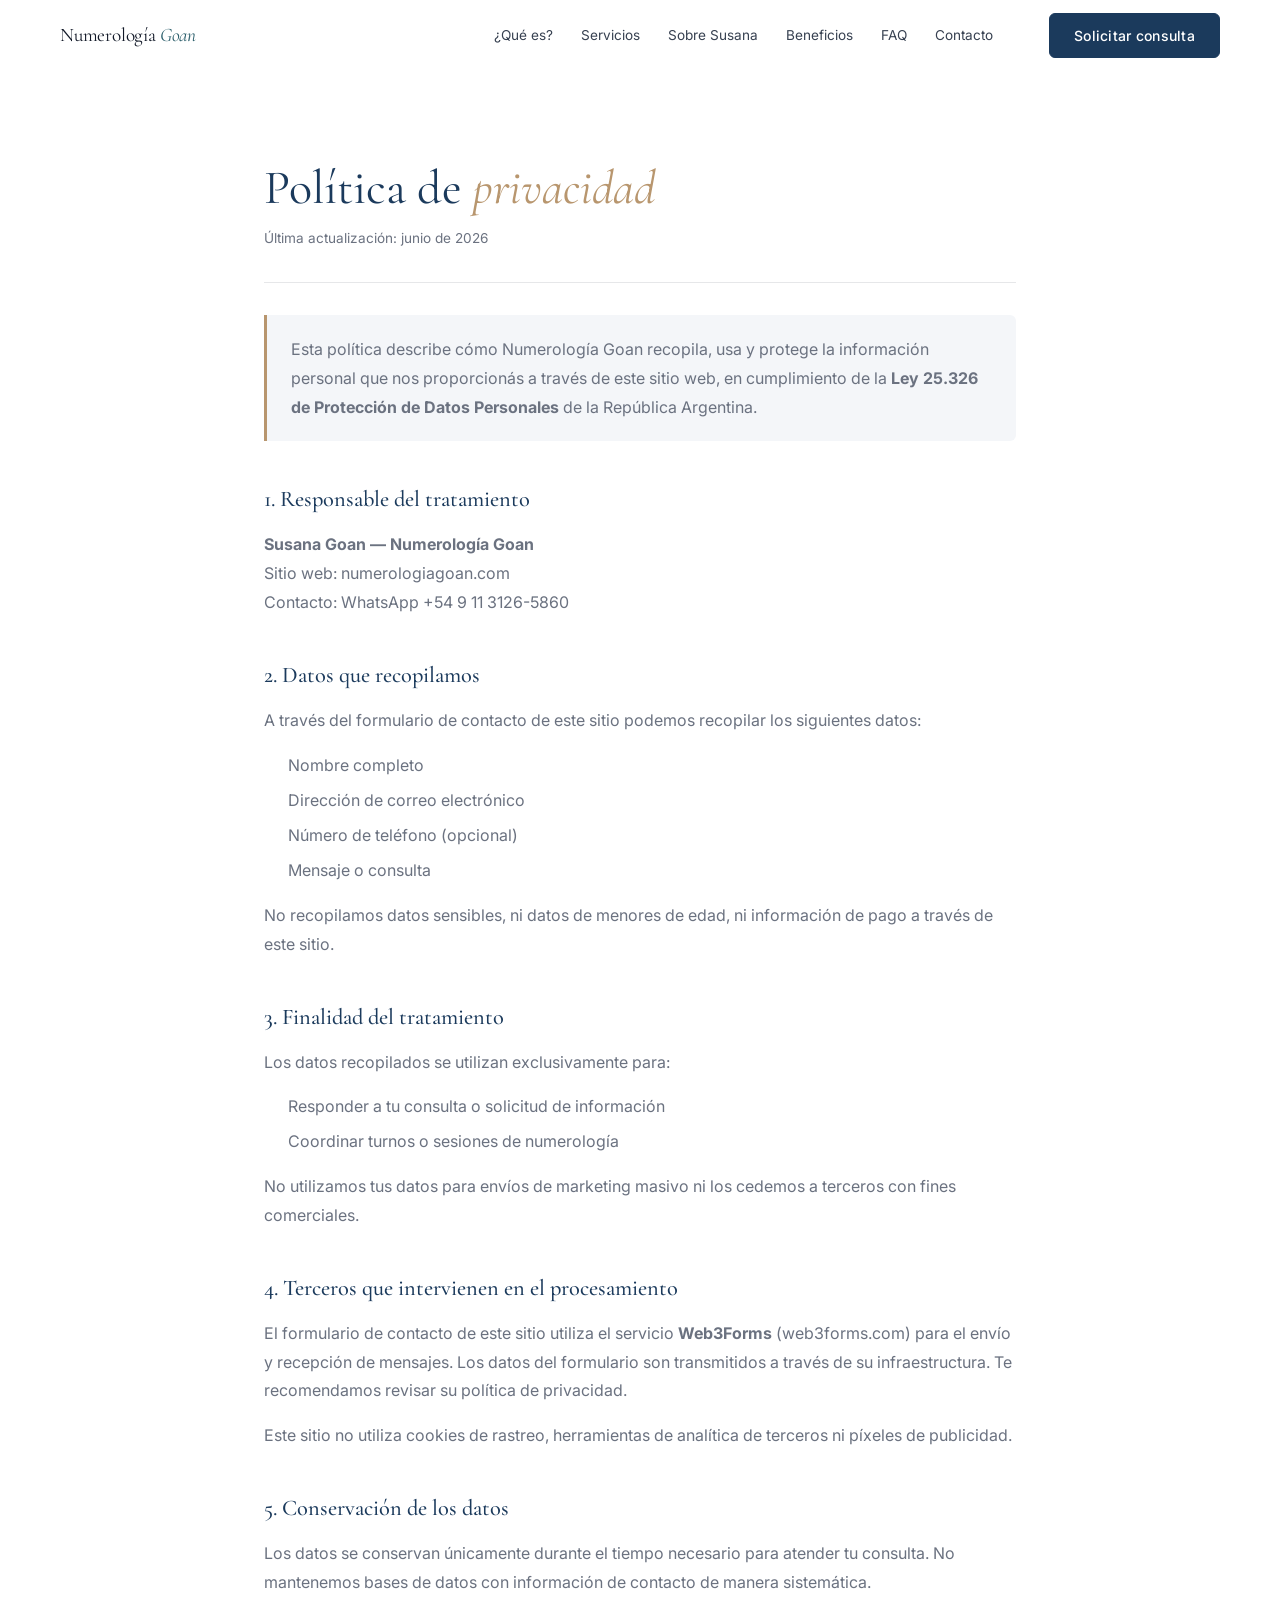
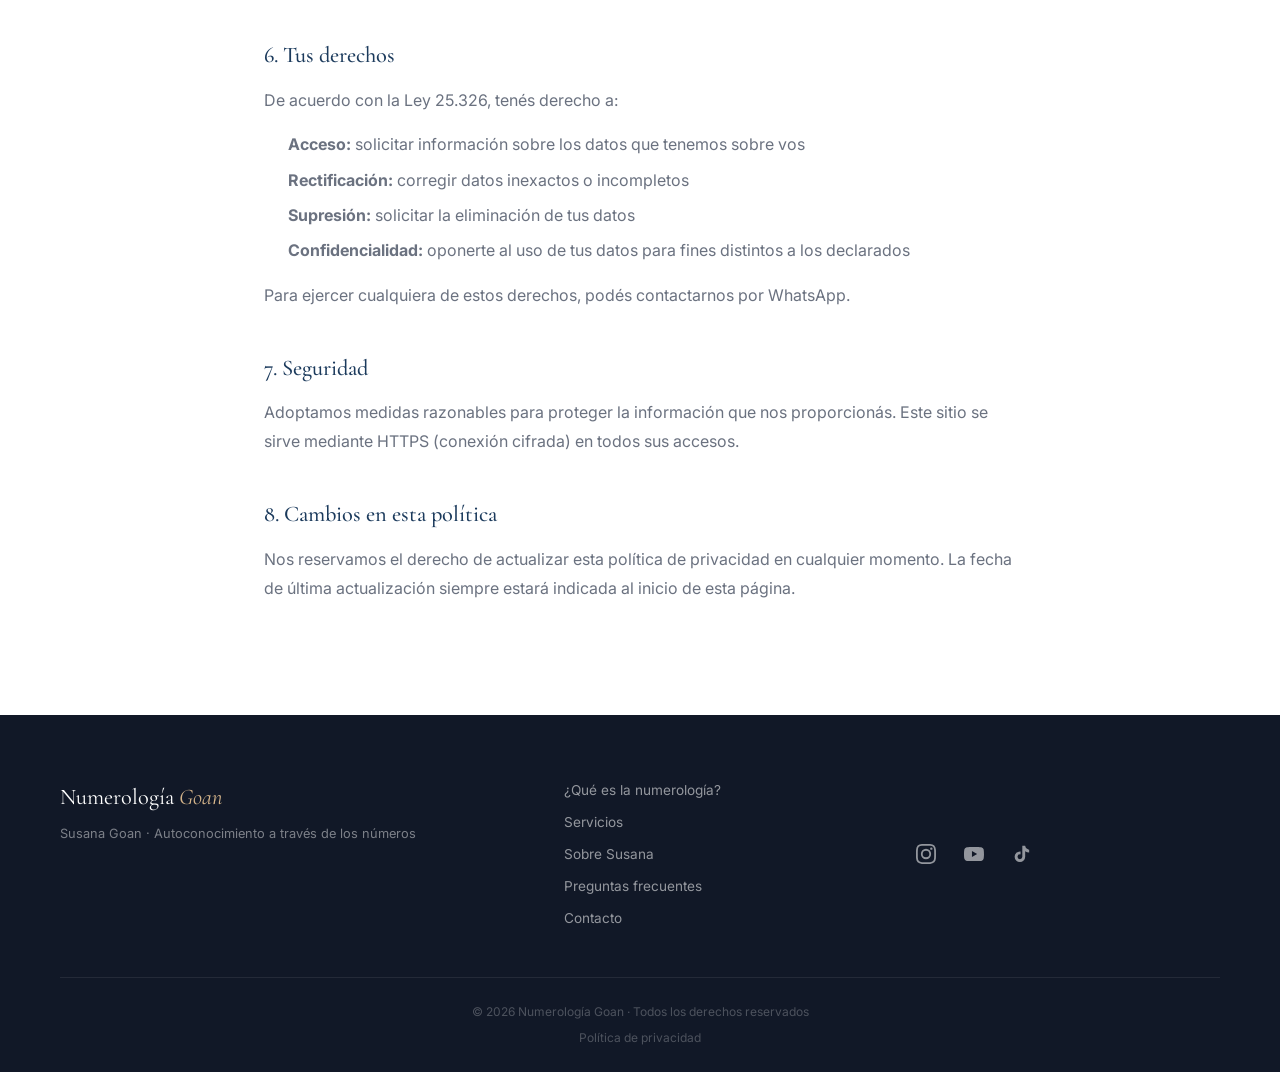
==== commit 05379687: "Revisión UX/UI y SEO: navegación, copy, limpieza - FAQ agregado al nav desktop, mobile y footer (ind" ====
--- a/politica-privacidad.html
+++ b/politica-privacidad.html
@@ -11,7 +11,7 @@
   <link rel="preconnect" href="https://fonts.googleapis.com" />
   <link rel="preconnect" href="https://fonts.gstatic.com" crossorigin />
   <link href="https://fonts.googleapis.com/css2?family=Cormorant+Garamond:ital,wght@0,400;0,500;1,400&family=Inter:wght@400;500;600&display=swap" rel="stylesheet" />
-  <link rel="stylesheet" href="styles.css?v=20260608" />
+  <link rel="stylesheet" href="styles.css?v=20260609" />
   <style>
     /* Estilos exclusivos de la página legal */
     .page-wrap {
@@ -92,6 +92,7 @@
         <a href="/#servicios" class="nav-link">Servicios</a>
         <a href="/#susana" class="nav-link">Sobre Susana</a>
         <a href="/#beneficios" class="nav-link">Beneficios</a>
+        <a href="/#faq" class="nav-link">FAQ</a>
         <a href="/#formulario" class="nav-link">Contacto</a>
       </nav>
       <a href="https://wa.me/5491131265860" class="nav-cta btn btn-primary" target="_blank" rel="noopener noreferrer">Solicitar consulta</a>
@@ -104,6 +105,7 @@
       <a href="/#servicios" class="nav-mobile-link">Servicios</a>
       <a href="/#susana" class="nav-mobile-link">Sobre Susana Goan</a>
       <a href="/#beneficios" class="nav-mobile-link">Beneficios</a>
+      <a href="/#faq" class="nav-mobile-link">Preguntas frecuentes</a>
       <a href="/#formulario" class="nav-mobile-link">Contacto</a>
       <a href="https://wa.me/5491131265860" class="nav-mobile-cta btn btn-primary" target="_blank" rel="noopener noreferrer">Solicitar consulta</a>
     </div>
@@ -177,6 +179,7 @@
         <a href="/#que-es" class="footer-link">¿Qué es la numerología?</a>
         <a href="/#servicios" class="footer-link">Servicios</a>
         <a href="/#susana" class="footer-link">Sobre Susana</a>
+        <a href="/#faq" class="footer-link">Preguntas frecuentes</a>
         <a href="/#formulario" class="footer-link">Contacto</a>
       </nav>
       <div class="footer-social">
@@ -199,6 +202,6 @@
     </div>
   </footer>
 
-  <script defer src="main.js?v=20260608"></script>
+  <script defer src="main.js?v=20260609"></script>
 </body>
 </html>
--- a/styles.css
+++ b/styles.css
@@ -1001,10 +1001,10 @@
 /* Form card */
 .form-wrap {
   background: var(--white);
-  border: none;
+  border: 1px solid var(--line);
   border-radius: var(--radius-lg);
   padding: 2.5rem;
-  box-shadow: 0 8px 48px rgba(0, 0, 0, 0.25);
+  box-shadow: var(--shadow);
 }
 
 .contact-form {
@@ -1440,6 +1440,13 @@
 
 .faq-answer {
   overflow: hidden;
+  max-height: 0;
+  opacity: 0;
+  transition: max-height 0.4s var(--ease-out), opacity 0.3s ease;
+}
+.faq-item[open] .faq-answer {
+  max-height: 400px;
+  opacity: 1;
 }
 .faq-answer p {
   padding-bottom: 1.25rem;
